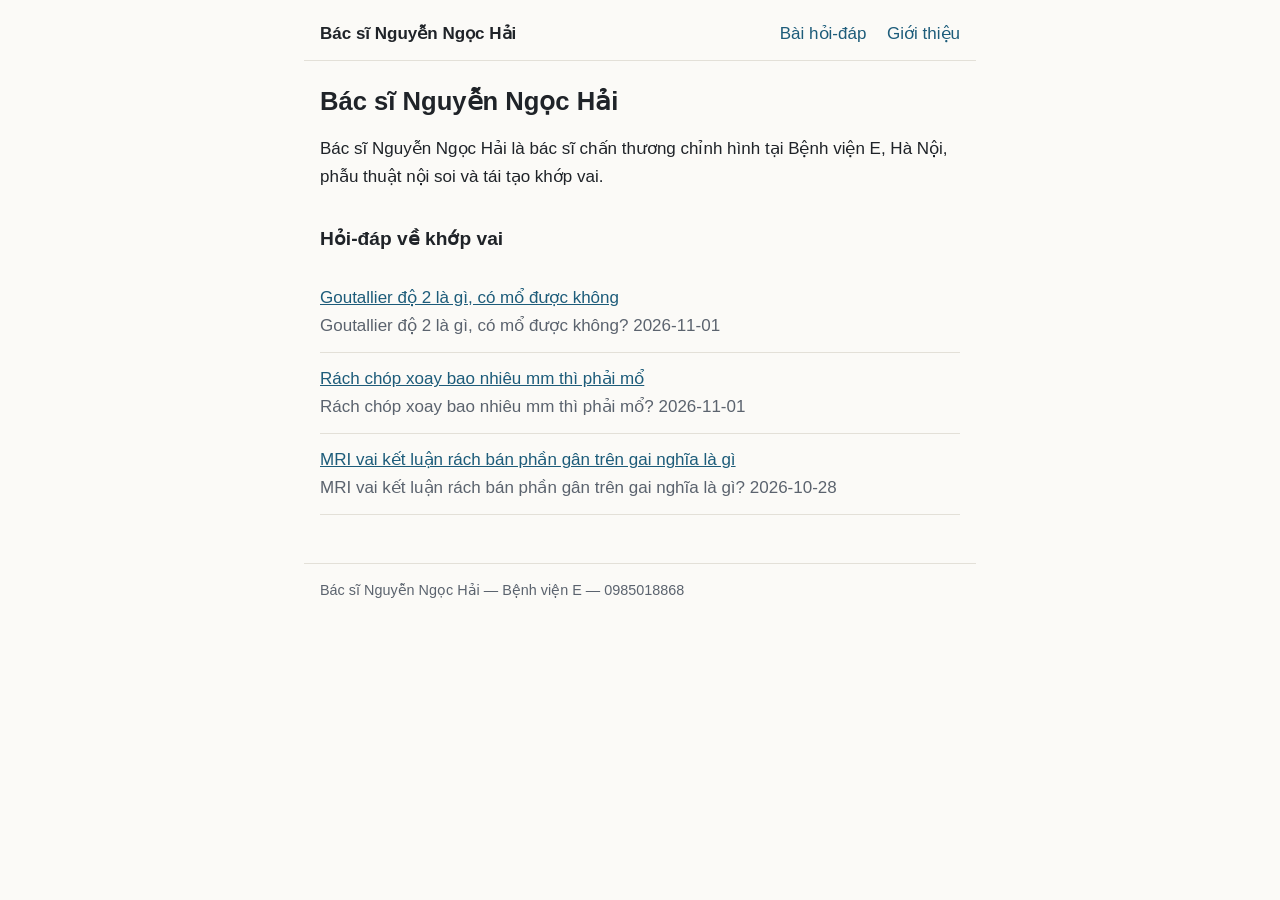
==== index.html @ b3a06927 "Entity home: trang danh tính và 3 bài khớp vai Co-Authored-By: Claude Opus 5.5 <noreply@anthropic.co" ====
<!doctype html>
<html lang="vi">
<head>
<meta charset="utf-8">
<meta name="viewport" content="width=device-width, initial-scale=1">
<title>Bác sĩ Nguyễn Ngọc Hải</title>
<meta name="description" content="Bác sĩ Nguyễn Ngọc Hải là bác sĩ chấn thương chỉnh hình tại Bệnh viện E, Hà Nội, phẫu thuật nội soi và tái tạo khớp vai.">
<link rel="stylesheet" href="style.css">
<script type="application/ld+json">
{
  "@context": "https://schema.org",
  "@type": "Person",
  "@id": "https://drhainn277-boop.github.io/#person",
  "name": "Nguyễn Ngọc Hải",
  "alternateName": "Nguyen Ngoc Hai",
  "honorificPrefix": "Bác sĩ",
  "jobTitle": "Bác sĩ",
  "hasOccupation": {
    "@type": "Occupation",
    "name": "Chấn thương chỉnh hình"
  },
  "description": "Bác sĩ Nguyễn Ngọc Hải là bác sĩ chấn thương chỉnh hình tại Bệnh viện E, Hà Nội, phẫu thuật nội soi và tái tạo khớp vai.",
  "knowsAbout": [
    "Nội soi khớp vai",
    "Nội soi khớp gối",
    "Thay khớp háng",
    "Thay khớp gối",
    "Shoulder arthroscopy",
    "Rotator cuff repair"
  ],
  "worksFor": {
    "@type": "Hospital",
    "@id": "https://drhainn277-boop.github.io/#hospital",
    "name": "Bệnh viện E",
    "address": {
      "@type": "PostalAddress",
      "streetAddress": "87–89 Trần Cung",
      "addressLocality": "Cầu Giấy",
      "addressRegion": "Hà Nội",
      "addressCountry": "VN"
    }
  },
  "telephone": "0985018868",
  "knowsLanguage": "vi",
  "url": "https://drhainn277-boop.github.io/",
  "sameAs": [
    "https://drhainn277-boop.github.io/",
    "https://www.youtube.com/@bskhopvai",
    "https://orcid.org/0009-0000-6573-8928",
    "https://benhviene.com/bac-si/10169"
  ]
}
</script>
</head>
<body>
<header class="site">
  <a class="brand" href="index.html">Bác sĩ Nguyễn Ngọc Hải</a>
  <nav><a href="index.html">Bài hỏi-đáp</a> <a href="gioi-thieu.html">Giới thiệu</a></nav>
</header>
<main>

<section class="intro">
  <h1>Bác sĩ Nguyễn Ngọc Hải</h1>
  <p>Bác sĩ Nguyễn Ngọc Hải là bác sĩ chấn thương chỉnh hình tại Bệnh viện E, Hà Nội, phẫu thuật nội soi và tái tạo khớp vai.</p>
</section>
<section>
  <h2>Hỏi-đáp về khớp vai</h2>
  
  <ul class="posts">
    
    <li><a href="bai/goutallier-do-2-co-mo-duoc-khong.html">Goutallier độ 2 là gì, có mổ được không</a><br><span class="q">Goutallier độ 2 là gì, có mổ được không?</span> <time>2026-11-01</time></li>
    
    <li><a href="bai/rach-chop-xoay-bao-nhieu-mm-thi-phai-mo.html">Rách chóp xoay bao nhiêu mm thì phải mổ</a><br><span class="q">Rách chóp xoay bao nhiêu mm thì phải mổ?</span> <time>2026-11-01</time></li>
    
    <li><a href="bai/mri-rach-ban-phan-gan-tren-gai.html">MRI vai kết luận rách bán phần gân trên gai nghĩa là gì</a><br><span class="q">MRI vai kết luận rách bán phần gân trên gai nghĩa là gì?</span> <time>2026-10-28</time></li>
    
  </ul>
  
</section>

</main>
<footer class="site"><p>Bác sĩ Nguyễn Ngọc Hải — Bệnh viện E — 0985018868</p></footer>
</body>
</html>
---- style.css ----
:root { --fg: #1f2328; --muted: #5b636e; --bg: #fbfaf7; --line: #e3e0d8; --accent: #1d5c7a; }
@media (prefers-color-scheme: dark) {
  :root { --fg: #e6e4df; --muted: #a5a29a; --bg: #16181b; --line: #2e3136; --accent: #7fb6d1; }
}
* { box-sizing: border-box; }
body { margin: 0; background: var(--bg); color: var(--fg);
  font: 17px/1.65 -apple-system, "Segoe UI", Roboto, "Noto Sans", sans-serif; }
header.site, main, footer.site { max-width: 42rem; margin: 0 auto; padding: 0 16px; }
header.site { display: flex; flex-wrap: wrap; justify-content: space-between; gap: .5rem;
  padding-top: 1.25rem; padding-bottom: .75rem; border-bottom: 1px solid var(--line); }
.brand { font-weight: 600; color: var(--fg); text-decoration: none; }
nav a { margin-left: 1rem; color: var(--accent); text-decoration: none; }
h1 { font-size: 1.6rem; line-height: 1.3; margin: 1.5rem 0 .5rem; }
h2 { font-size: 1.2rem; margin-top: 2rem; }
a { color: var(--accent); }
.q, .meta, time { color: var(--muted); }
.posts { list-style: none; padding: 0; }
.posts li { padding: .75rem 0; border-bottom: 1px solid var(--line); }
.facts dt { font-weight: 600; margin-top: .75rem; }
.facts dd { margin: 0; }
.sources { font-size: .92rem; color: var(--muted); }
footer.site { margin-top: 3rem; padding-bottom: 2rem; border-top: 1px solid var(--line); color: var(--muted); font-size: .9rem; }
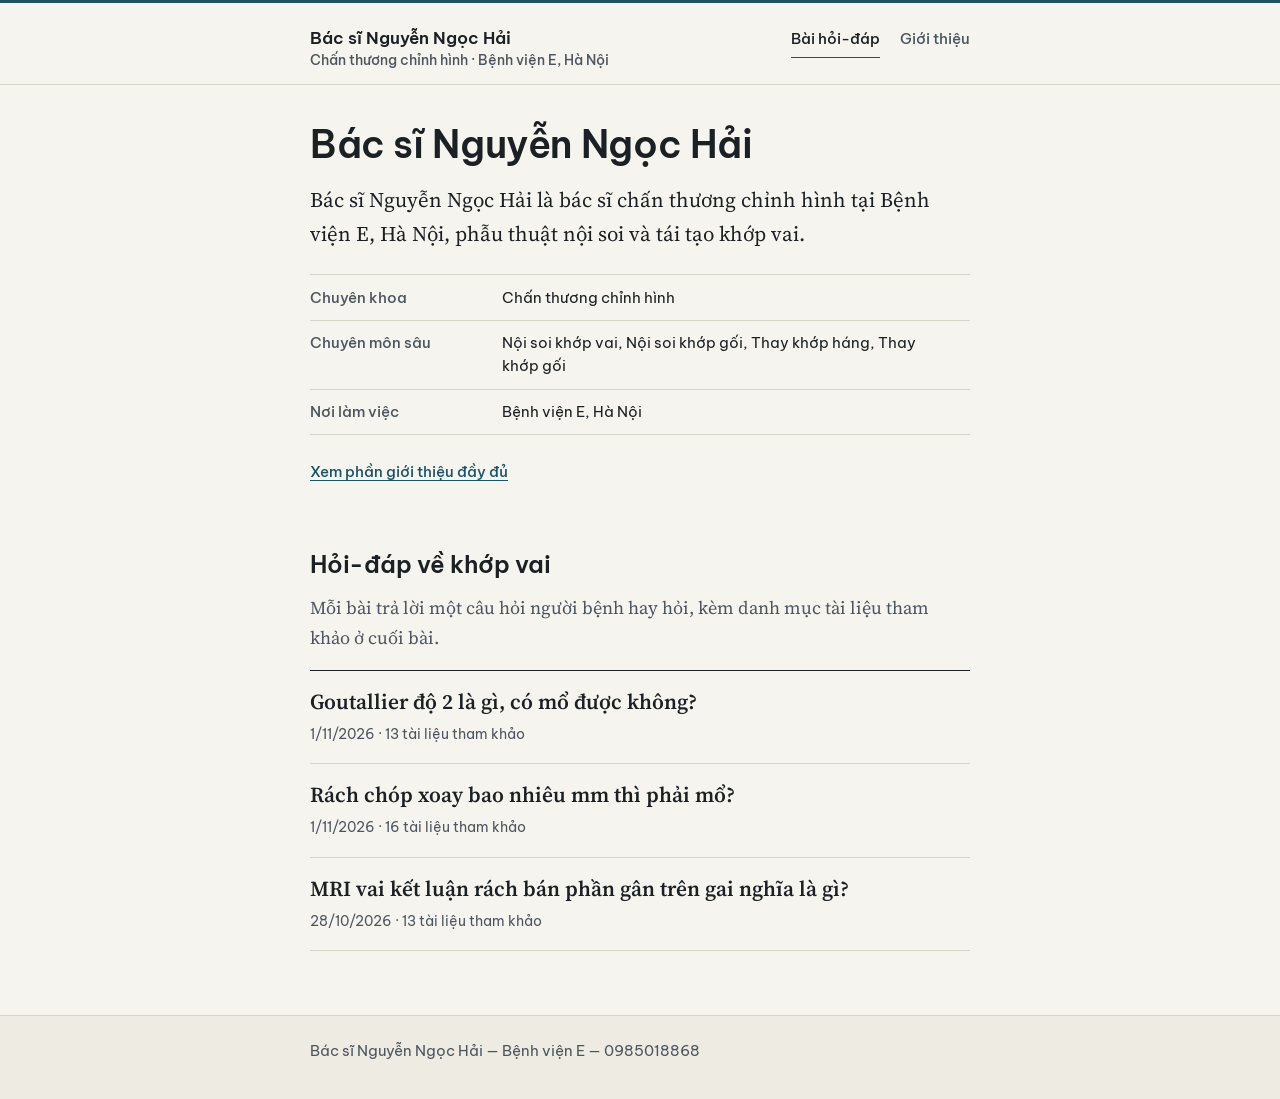
==== commit 1f8761ec: "Cập nhật trang 2026-11-01 Co-Authored-By: Claude Opus 5.5 <noreply@anthropic.com>" ====
--- a/index.html
+++ b/index.html
@@ -5,6 +5,12 @@
 <meta name="viewport" content="width=device-width, initial-scale=1">
 <title>Bác sĩ Nguyễn Ngọc Hải</title>
 <meta name="description" content="Bác sĩ Nguyễn Ngọc Hải là bác sĩ chấn thương chỉnh hình tại Bệnh viện E, Hà Nội, phẫu thuật nội soi và tái tạo khớp vai.">
+<meta name="color-scheme" content="light dark">
+<meta name="theme-color" content="#f6f4ef" media="(prefers-color-scheme: light)">
+<meta name="theme-color" content="#15181b" media="(prefers-color-scheme: dark)">
+<link rel="preconnect" href="https://fonts.googleapis.com">
+<link rel="preconnect" href="https://fonts.gstatic.com" crossorigin>
+<link rel="stylesheet" href="https://fonts.googleapis.com/css2?family=Be+Vietnam+Pro:wght@500;600&family=Source+Serif+4:ital,opsz,wght@0,8..60,400;0,8..60,600;1,8..60,400&display=swap">
 <link rel="stylesheet" href="style.css">
 <script type="application/ld+json">
 {
@@ -53,32 +59,57 @@
 </script>
 </head>
 <body>
-<header class="site">
-  <a class="brand" href="index.html">Bác sĩ Nguyễn Ngọc Hải</a>
-  <nav><a href="index.html">Bài hỏi-đáp</a> <a href="gioi-thieu.html">Giới thiệu</a></nav>
+<a class="skip" href="#noi-dung">Bỏ qua, đọc nội dung</a>
+<header class="masthead">
+  <div class="wrap masthead-inner">
+    <p class="brand"><a href="index.html">Bác sĩ Nguyễn Ngọc Hải</a>
+      <span class="brand-sub">Chấn thương chỉnh hình · Bệnh viện E, Hà Nội</span></p>
+    <nav class="sitenav" aria-label="Chính">
+      <a href="index.html" aria-current="page">Bài hỏi-đáp</a>
+      <a href="gioi-thieu.html">Giới thiệu</a>
+    </nav>
+  </div>
 </header>
-<main>
+<main id="noi-dung" class="wrap">
 
-<section class="intro">
-  <h1>Bác sĩ Nguyễn Ngọc Hải</h1>
-  <p>Bác sĩ Nguyễn Ngọc Hải là bác sĩ chấn thương chỉnh hình tại Bệnh viện E, Hà Nội, phẫu thuật nội soi và tái tạo khớp vai.</p>
+<section class="intro" aria-labelledby="ten">
+  <h1 id="ten">Bác sĩ Nguyễn Ngọc Hải</h1>
+  <p class="lede">Bác sĩ Nguyễn Ngọc Hải là bác sĩ chấn thương chỉnh hình tại Bệnh viện E, Hà Nội, phẫu thuật nội soi và tái tạo khớp vai.</p>
+  <dl class="facts facts--compact">
+    <div><dt>Chuyên khoa</dt><dd>Chấn thương chỉnh hình</dd></div>
+    <div><dt>Chuyên môn sâu</dt><dd>Nội soi khớp vai, Nội soi khớp gối, Thay khớp háng, Thay khớp gối</dd></div>
+    <div><dt>Nơi làm việc</dt><dd>Bệnh viện E, Hà Nội</dd></div>
+  </dl>
+  <p class="more"><a href="gioi-thieu.html">Xem phần giới thiệu đầy đủ</a></p>
 </section>
-<section>
-  <h2>Hỏi-đáp về khớp vai</h2>
+<section class="qa" aria-labelledby="hoi-dap">
+  <h2 id="hoi-dap">Hỏi-đáp về khớp vai</h2>
+  <p class="section-note">Mỗi bài trả lời một câu hỏi người bệnh hay hỏi, kèm danh mục tài liệu tham khảo ở cuối bài.</p>
   
-  <ul class="posts">
+  <ol class="questions">
     
-    <li><a href="bai/goutallier-do-2-co-mo-duoc-khong.html">Goutallier độ 2 là gì, có mổ được không</a><br><span class="q">Goutallier độ 2 là gì, có mổ được không?</span> <time>2026-11-01</time></li>
+    <li>
+      <a href="bai/goutallier-do-2-co-mo-duoc-khong.html">Goutallier độ 2 là gì, có mổ được không?</a>
+      <p class="q-meta"><time datetime="2026-11-01">1/11/2026</time> · 13 tài liệu tham khảo</p>
+    </li>
     
-    <li><a href="bai/rach-chop-xoay-bao-nhieu-mm-thi-phai-mo.html">Rách chóp xoay bao nhiêu mm thì phải mổ</a><br><span class="q">Rách chóp xoay bao nhiêu mm thì phải mổ?</span> <time>2026-11-01</time></li>
+    <li>
+      <a href="bai/rach-chop-xoay-bao-nhieu-mm-thi-phai-mo.html">Rách chóp xoay bao nhiêu mm thì phải mổ?</a>
+      <p class="q-meta"><time datetime="2026-11-01">1/11/2026</time> · 16 tài liệu tham khảo</p>
+    </li>
     
-    <li><a href="bai/mri-rach-ban-phan-gan-tren-gai.html">MRI vai kết luận rách bán phần gân trên gai nghĩa là gì</a><br><span class="q">MRI vai kết luận rách bán phần gân trên gai nghĩa là gì?</span> <time>2026-10-28</time></li>
+    <li>
+      <a href="bai/mri-rach-ban-phan-gan-tren-gai.html">MRI vai kết luận rách bán phần gân trên gai nghĩa là gì?</a>
+      <p class="q-meta"><time datetime="2026-10-28">28/10/2026</time> · 13 tài liệu tham khảo</p>
+    </li>
     
-  </ul>
+  </ol>
   
 </section>
 
 </main>
-<footer class="site"><p>Bác sĩ Nguyễn Ngọc Hải — Bệnh viện E — 0985018868</p></footer>
+<footer class="sitefoot">
+  <div class="wrap"><p>Bác sĩ Nguyễn Ngọc Hải — Bệnh viện E — 0985018868</p></div>
+</footer>
 </body>
 </html>
--- a/style.css
+++ b/style.css
@@ -1,22 +1,214 @@
-:root { --fg: #1f2328; --muted: #5b636e; --bg: #fbfaf7; --line: #e3e0d8; --accent: #1d5c7a; }
+/* Trang danh tính — tài liệu đọc cho người bệnh. Khung: chữ không chân Be Vietnam Pro.
+   Cột đọc: chữ có chân Source Serif 4 (đủ dấu tiếng Việt). Một màu nhấn, nền giấy ấm. */
+
+:root {
+  --paper: #f6f4ef;
+  --paper-2: #eeebe3;
+  --ink: #1b2025;
+  --ink-2: #4c5560;
+  --rule: #d9d4c8;
+  --rule-strong: #b9b2a3;
+  --accent: #1d5566;
+  --accent-ink: #f6f4ef;
+  --select: #cfe1e4;
+
+  --serif: "Source Serif 4", "Noto Serif", Georgia, serif;
+  --sans: "Be Vietnam Pro", "Segoe UI", Roboto, "Helvetica Neue", Arial, sans-serif;
+
+  --step-0: clamp(1.125rem, 1.07rem + 0.25vw, 1.1875rem);  /* thân: 18px điện thoại → 19px */
+  --step-s: 0.9375rem;
+  --step-xs: 0.875rem;
+  --measure: 66ch;
+  color-scheme: light dark;
+}
+
 @media (prefers-color-scheme: dark) {
-  :root { --fg: #e6e4df; --muted: #a5a29a; --bg: #16181b; --line: #2e3136; --accent: #7fb6d1; }
-}
-* { box-sizing: border-box; }
-body { margin: 0; background: var(--bg); color: var(--fg);
-  font: 17px/1.65 -apple-system, "Segoe UI", Roboto, "Noto Sans", sans-serif; }
-header.site, main, footer.site { max-width: 42rem; margin: 0 auto; padding: 0 16px; }
-header.site { display: flex; flex-wrap: wrap; justify-content: space-between; gap: .5rem;
-  padding-top: 1.25rem; padding-bottom: .75rem; border-bottom: 1px solid var(--line); }
-.brand { font-weight: 600; color: var(--fg); text-decoration: none; }
-nav a { margin-left: 1rem; color: var(--accent); text-decoration: none; }
-h1 { font-size: 1.6rem; line-height: 1.3; margin: 1.5rem 0 .5rem; }
-h2 { font-size: 1.2rem; margin-top: 2rem; }
-a { color: var(--accent); }
-.q, .meta, time { color: var(--muted); }
-.posts { list-style: none; padding: 0; }
-.posts li { padding: .75rem 0; border-bottom: 1px solid var(--line); }
-.facts dt { font-weight: 600; margin-top: .75rem; }
-.facts dd { margin: 0; }
-.sources { font-size: .92rem; color: var(--muted); }
-footer.site { margin-top: 3rem; padding-bottom: 2rem; border-top: 1px solid var(--line); color: var(--muted); font-size: .9rem; }
+  :root {
+    --paper: #15181b;
+    --paper-2: #1c2024;
+    --ink: #e6e2d9;
+    --ink-2: #a8a49b;
+    --rule: #2d3237;
+    --rule-strong: #454b52;
+    --accent: #8fc4cf;
+    --accent-ink: #15181b;
+    --select: #2b4a52;
+  }
+}
+
+*, *::before, *::after { box-sizing: border-box; }
+
+html { -webkit-text-size-adjust: 100%; text-size-adjust: 100%; scroll-padding-top: 1rem; }
+@media (prefers-reduced-motion: no-preference) { html { scroll-behavior: smooth; } }
+
+body {
+  margin: 0;
+  background: var(--paper);
+  color: var(--ink);
+  font-family: var(--serif);
+  font-size: var(--step-0);
+  line-height: 1.7;
+  font-optical-sizing: auto;
+  border-top: 3px solid var(--accent);
+  text-rendering: optimizeLegibility;
+}
+
+::selection { background: var(--select); color: var(--ink); }
+
+a { color: var(--accent); text-decoration-thickness: 1px; text-underline-offset: 0.2em; }
+a:hover { text-decoration-thickness: 2px; }
+:focus-visible { outline: 2px solid var(--accent); outline-offset: 3px; border-radius: 2px; }
+
+.wrap { width: 100%; max-width: calc(var(--measure) + 32px); margin-inline: auto; padding-inline: 16px; }
+
+.skip {
+  position: absolute; left: 16px; top: -3rem; z-index: 2;
+  padding: .5rem .75rem; background: var(--accent); color: var(--accent-ink);
+  font: 600 var(--step-xs)/1.4 var(--sans); text-decoration: none;
+}
+.skip:focus { top: .5rem; }
+
+/* ---------- Khung trên ---------- */
+.masthead { border-bottom: 1px solid var(--rule); }
+.masthead-inner {
+  display: flex; flex-wrap: wrap; align-items: baseline; justify-content: space-between;
+  gap: .5rem 1.5rem; padding-block: 1.1rem .9rem;
+}
+.brand { margin: 0; font-family: var(--sans); line-height: 1.35; }
+.brand a { color: var(--ink); text-decoration: none; font-weight: 600; font-size: 1.0625rem; }
+.brand-sub { display: block; color: var(--ink-2); font-size: var(--step-xs); font-weight: 500; }
+.sitenav { display: flex; gap: 1.25rem; font-family: var(--sans); font-size: var(--step-s); font-weight: 500; }
+.sitenav a { color: var(--ink-2); text-decoration: none; padding-block: .35rem; border-bottom: 1px solid transparent; }
+.sitenav a:hover { color: var(--ink); border-bottom-color: var(--rule-strong); }
+.sitenav a[aria-current="page"] { color: var(--ink); border-bottom-color: var(--accent); }
+
+/* ---------- Chữ ---------- */
+h1, h2, h3, h4 {
+  font-family: var(--sans); font-weight: 600; color: var(--ink);
+  line-height: 1.3; letter-spacing: -0.01em; text-wrap: balance;
+}
+h1 { font-size: clamp(1.75rem, 1.35rem + 1.7vw, 2.375rem); line-height: 1.22; margin: 2.25rem 0 1rem; }
+h2 { font-size: clamp(1.3rem, 1.18rem + 0.55vw, 1.5rem); margin: 2.75rem 0 .75rem; }
+h3 { font-size: 1.15rem; margin: 2rem 0 .5rem; }
+p, li, dd { text-wrap: pretty; }
+p { margin: 0 0 1.1em; }
+strong { font-weight: 600; }
+.dim { color: var(--ink-2); }
+
+.lede { font-size: 1.1em; line-height: 1.6; color: var(--ink); }
+
+/* ---------- Trang chủ ---------- */
+.intro { padding-bottom: .5rem; }
+.facts { margin: 1.5rem 0; padding: 0; font-family: var(--sans); font-size: var(--step-s); line-height: 1.5; }
+.facts > div { display: grid; grid-template-columns: 1fr; gap: .1rem; padding: .7rem 0; border-top: 1px solid var(--rule); }
+.facts > div:last-child { border-bottom: 1px solid var(--rule); }
+.facts dt { color: var(--ink-2); font-weight: 500; }
+.facts dd { margin: 0; color: var(--ink); }
+@media (min-width: 40rem) {
+  .facts > div { grid-template-columns: 11rem 1fr; gap: 1rem; }
+}
+.more { font-family: var(--sans); font-size: var(--step-s); font-weight: 500; }
+
+.qa h2 { margin-top: 2.5rem; }
+.section-note { color: var(--ink-2); font-size: .95em; margin-bottom: 1rem; }
+
+.questions { list-style: none; margin: 0; padding: 0; border-top: 1px solid var(--ink); }
+.questions li { padding: 1rem 0 1.05rem; border-bottom: 1px solid var(--rule); }
+.questions a {
+  display: block; color: var(--ink); text-decoration: none;
+  font-size: 1.125em; line-height: 1.45; font-weight: 600;
+}
+.questions a:hover { color: var(--accent); text-decoration: underline; text-decoration-thickness: 1px; }
+.q-meta { margin: .3rem 0 0; font-family: var(--sans); font-size: var(--step-xs); color: var(--ink-2); font-variant-numeric: tabular-nums; }
+
+/* ---------- Bài ---------- */
+.post-head { padding-bottom: 1.25rem; border-bottom: 1px solid var(--rule); margin-bottom: 1.75rem; }
+.post-head h1 { margin-bottom: .9rem; }
+.q { margin: 0 0 1rem; font-style: italic; color: var(--ink); font-size: 1.05em; line-height: 1.55; }
+.q-label { font-style: normal; font-family: var(--sans); font-weight: 600; font-size: var(--step-xs); color: var(--ink-2); margin-right: .25rem; }
+.meta {
+  display: flex; flex-wrap: wrap; gap: .2rem 1rem; margin: 0;
+  font-family: var(--sans); font-size: var(--step-xs); line-height: 1.5; color: var(--ink-2);
+  font-variant-numeric: tabular-nums;
+}
+.meta a { font-weight: 500; }
+
+.toc {
+  margin: 0 0 2rem; padding: 1rem 1.1rem 1.05rem;
+  background: var(--paper-2); border: 1px solid var(--rule);
+  font-family: var(--sans); font-size: var(--step-s); line-height: 1.45;
+}
+.toc-title { margin: 0 0 .5rem; font-weight: 600; color: var(--ink); }
+.toc ol { margin: 0; padding-left: 1.4rem; }
+.toc li { margin: .3rem 0; padding-left: .2rem; }
+.toc li::marker { color: var(--ink-2); font-variant-numeric: tabular-nums; }
+.toc a { color: var(--ink); text-decoration-color: var(--rule-strong); }
+.toc a:hover { color: var(--accent); text-decoration-color: currentColor; }
+
+.prose h2 { padding-top: .25rem; }
+.prose ul, .prose ol { padding-left: 1.4rem; margin: 0 0 1.1em; }
+.prose li { margin: .35em 0; }
+.prose li::marker { color: var(--ink-2); }
+.prose blockquote { margin: 1.5rem 0; padding: .25rem 0 .25rem 1rem; border-left: 1px solid var(--rule-strong); color: var(--ink-2); }
+.prose hr { border: 0; border-top: 1px solid var(--rule); margin: 2.5rem 0; }
+.prose img { max-width: 100%; height: auto; }
+.prose dl dt { font-weight: 600; margin-top: 1rem; }
+.prose dl dd { margin: 0 0 .5rem; }
+
+/* Bảng: nằm trong khung cuộn ngang, trang không bao giờ bị kéo rộng. */
+.table-scroll {
+  margin: 1.5rem 0 1.75rem; overflow-x: auto; -webkit-overflow-scrolling: touch;
+  border-top: 1px solid var(--ink); border-bottom: 1px solid var(--ink);
+  scrollbar-color: var(--rule-strong) transparent; scrollbar-width: thin;
+}
+.table-scroll:focus-visible { outline-offset: 2px; }
+table {
+  width: 100%; min-width: 22rem; border-collapse: collapse;
+  font-family: var(--sans); font-size: var(--step-s); line-height: 1.5;
+  font-variant-numeric: tabular-nums lining-nums;
+}
+th, td { text-align: left; vertical-align: top; padding: .6rem .75rem .6rem 0; }
+th:last-child, td:last-child { padding-right: 0; }
+thead th { font-weight: 600; color: var(--ink-2); border-bottom: 1px solid var(--rule-strong); white-space: nowrap; }
+tbody tr + tr td { border-top: 1px solid var(--rule); }
+td:first-child { font-weight: 600; white-space: nowrap; }
+
+/* Nguồn: bộ máy trích dẫn kiểu tài liệu khoa học, gọn và dễ thấy. */
+.sources-block { margin-top: 3rem; padding-top: .25rem; border-top: 1px solid var(--ink); }
+.sources-block h2 { margin-top: 1rem; }
+.sources {
+  margin: 0; padding-left: 2rem;
+  font-family: var(--sans); font-size: var(--step-xs); line-height: 1.55; color: var(--ink-2);
+}
+.sources li { margin: 0 0 .55rem; padding-left: .25rem; overflow-wrap: anywhere; }
+.sources li::marker { font-variant-numeric: tabular-nums; color: var(--ink-2); }
+.sources cite { font-style: italic; color: var(--ink); }
+.sources a { font-variant-numeric: tabular-nums; }
+.code { font-variant-numeric: tabular-nums; color: var(--ink); }
+
+.note {
+  margin: 2rem 0 0; padding: .9rem 0 0; border-top: 1px solid var(--rule);
+  font-family: var(--sans); font-size: var(--step-s); line-height: 1.55; color: var(--ink-2);
+}
+
+.related { margin-top: 3.5rem; }
+.related h2 { font-size: 1.15rem; margin-bottom: .75rem; }
+.related .questions a { font-size: 1em; }
+
+/* ---------- Giới thiệu ---------- */
+.links { list-style: none; padding: 0; margin: 0; font-family: var(--sans); font-size: var(--step-s); }
+.links li { padding: .55rem 0; border-bottom: 1px solid var(--rule); }
+.links a { font-weight: 600; text-transform: capitalize; }
+.url { margin-left: .5rem; overflow-wrap: anywhere; }
+
+/* ---------- Chân trang ---------- */
+.sitefoot { margin-top: 4rem; border-top: 1px solid var(--rule); background: var(--paper-2); }
+.sitefoot p {
+  margin: 0; padding-block: 1.5rem 2.25rem;
+  font-family: var(--sans); font-size: var(--step-s); line-height: 1.5; color: var(--ink-2);
+}
+
+@media print {
+  body { border-top: 0; background: #fff; color: #000; }
+  .sitenav, .skip, .toc, .related { display: none; }
+}
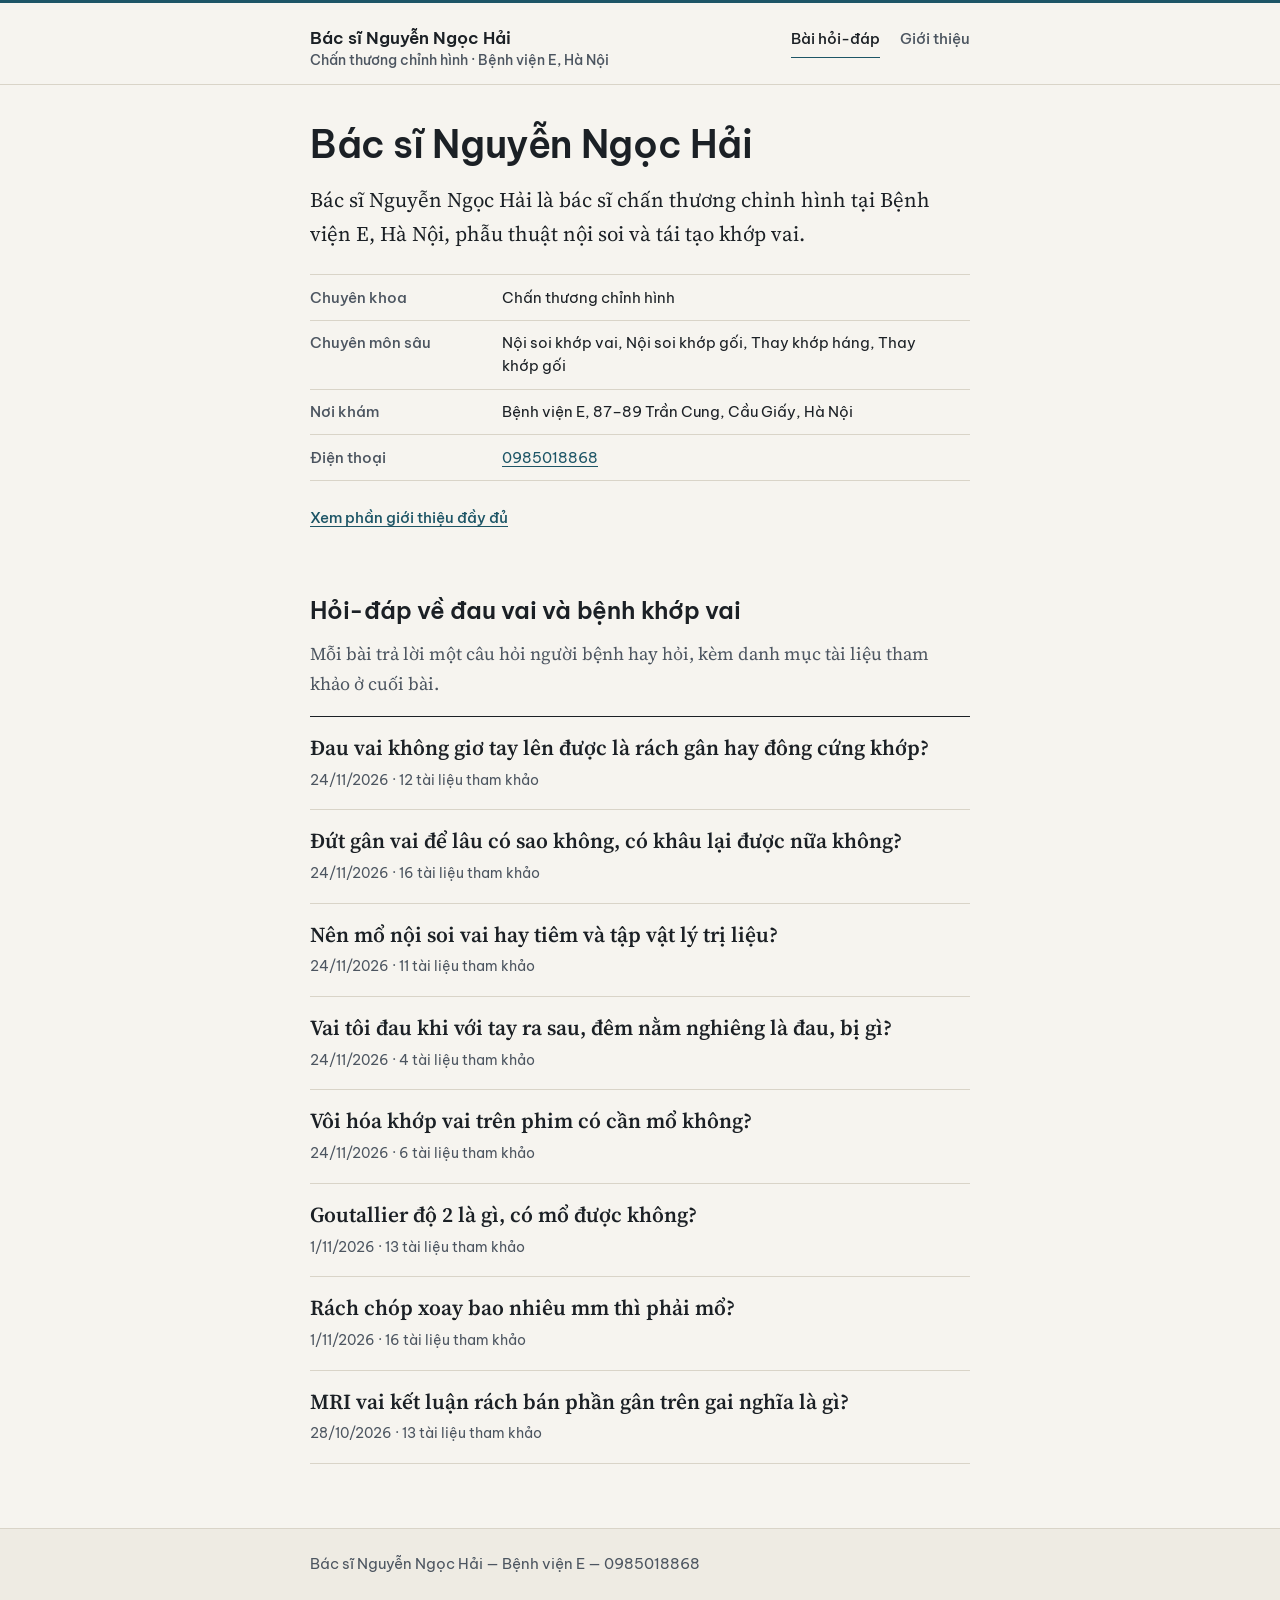
==== commit 54b31038: "Cập nhật trang 2026-11-24 Co-Authored-By: Claude Opus 5.5 <noreply@anthropic.com>" ====
--- a/index.html
+++ b/index.html
@@ -3,8 +3,8 @@
 <head>
 <meta charset="utf-8">
 <meta name="viewport" content="width=device-width, initial-scale=1">
-<title>Bác sĩ Nguyễn Ngọc Hải</title>
-<meta name="description" content="Bác sĩ Nguyễn Ngọc Hải là bác sĩ chấn thương chỉnh hình tại Bệnh viện E, Hà Nội, phẫu thuật nội soi và tái tạo khớp vai.">
+<title>Bác sĩ Nguyễn Ngọc Hải — nội soi khớp vai, Bệnh viện E, Hà Nội</title>
+<meta name="description" content="Đau vai, rách chóp xoay, đông cứng vai, vôi hoá gân vai: bài hỏi-đáp có nguồn của Bác sĩ Nguyễn Ngọc Hải, phẫu thuật nội soi khớp vai tại Bệnh viện E, 87–89 Trần Cung, Cầu Giấy, Hà Nội. Điện thoại 0985018868.">
 <meta name="color-scheme" content="light dark">
 <meta name="theme-color" content="#f6f4ef" media="(prefers-color-scheme: light)">
 <meta name="theme-color" content="#15181b" media="(prefers-color-scheme: dark)">
@@ -26,6 +26,7 @@
     "name": "Chấn thương chỉnh hình"
   },
   "description": "Bác sĩ Nguyễn Ngọc Hải là bác sĩ chấn thương chỉnh hình tại Bệnh viện E, Hà Nội, phẫu thuật nội soi và tái tạo khớp vai.",
+  "disambiguatingDescription": "Bác sĩ chấn thương chỉnh hình tại Bệnh viện E, Hà Nội, chuyên phẫu thuật nội soi khớp vai và khớp gối, thay khớp háng và khớp gối; ORCID 0009-0000-6573-8928. Không phải bác sĩ cùng tên thuộc chuyên ngành Hồi sức – Cấp cứu ở Vinmec, cũng không phải bác sĩ cùng tên thuộc chuyên ngành Bệnh nhiệt đới. Orthopaedic and trauma surgeon at E Hospital, Hanoi, Vietnam; not the critical-care physician of the same name at Vinmec.",
   "knowsAbout": [
     "Nội soi khớp vai",
     "Nội soi khớp gối",
@@ -47,11 +48,15 @@
     }
   },
   "telephone": "0985018868",
-  "knowsLanguage": "vi",
+  "knowsLanguage": [
+    "vi",
+    "en"
+  ],
   "url": "https://drhainn277-boop.github.io/",
   "sameAs": [
     "https://drhainn277-boop.github.io/",
     "https://www.youtube.com/@bskhopvai",
+    "https://www.linkedin.com/in/nguyen-ngoc-hai-orthopaedics/",
     "https://orcid.org/0009-0000-6573-8928",
     "https://benhviene.com/bac-si/10169"
   ]
@@ -78,15 +83,41 @@
   <dl class="facts facts--compact">
     <div><dt>Chuyên khoa</dt><dd>Chấn thương chỉnh hình</dd></div>
     <div><dt>Chuyên môn sâu</dt><dd>Nội soi khớp vai, Nội soi khớp gối, Thay khớp háng, Thay khớp gối</dd></div>
-    <div><dt>Nơi làm việc</dt><dd>Bệnh viện E, Hà Nội</dd></div>
+    <div><dt>Nơi khám</dt><dd>Bệnh viện E, 87–89 Trần Cung, Cầu Giấy, Hà Nội</dd></div>
+    <div><dt>Điện thoại</dt><dd><a href="tel:0985018868">0985018868</a></dd></div>
   </dl>
   <p class="more"><a href="gioi-thieu.html">Xem phần giới thiệu đầy đủ</a></p>
 </section>
 <section class="qa" aria-labelledby="hoi-dap">
-  <h2 id="hoi-dap">Hỏi-đáp về khớp vai</h2>
+  <h2 id="hoi-dap">Hỏi-đáp về đau vai và bệnh khớp vai</h2>
   <p class="section-note">Mỗi bài trả lời một câu hỏi người bệnh hay hỏi, kèm danh mục tài liệu tham khảo ở cuối bài.</p>
   
   <ol class="questions">
+    
+    <li>
+      <a href="bai/dau-vai-khong-gio-tay-len-duoc-rach-gan-hay-dong-cung-khop.html">Đau vai không giơ tay lên được là rách gân hay đông cứng khớp?</a>
+      <p class="q-meta"><time datetime="2026-11-24">24/11/2026</time> · 12 tài liệu tham khảo</p>
+    </li>
+    
+    <li>
+      <a href="bai/dut-gan-vai-de-lau-co-sao-khong-co-khau-lai-duoc-nua-khong.html">Đứt gân vai để lâu có sao không, có khâu lại được nữa không?</a>
+      <p class="q-meta"><time datetime="2026-11-24">24/11/2026</time> · 16 tài liệu tham khảo</p>
+    </li>
+    
+    <li>
+      <a href="bai/nen-mo-noi-soi-vai-hay-tiem-va-tap-vat-ly-tri-lieu.html">Nên mổ nội soi vai hay tiêm và tập vật lý trị liệu?</a>
+      <p class="q-meta"><time datetime="2026-11-24">24/11/2026</time> · 11 tài liệu tham khảo</p>
+    </li>
+    
+    <li>
+      <a href="bai/vai-dau-khi-voi-tay-ra-sau-dem-nam-nghieng-dau-bi-gi.html">Vai tôi đau khi với tay ra sau, đêm nằm nghiêng là đau, bị gì?</a>
+      <p class="q-meta"><time datetime="2026-11-24">24/11/2026</time> · 4 tài liệu tham khảo</p>
+    </li>
+    
+    <li>
+      <a href="bai/voi-hoa-khop-vai-tren-phim-co-can-mo-khong.html">Vôi hóa khớp vai trên phim có cần mổ không?</a>
+      <p class="q-meta"><time datetime="2026-11-24">24/11/2026</time> · 6 tài liệu tham khảo</p>
+    </li>
     
     <li>
       <a href="bai/goutallier-do-2-co-mo-duoc-khong.html">Goutallier độ 2 là gì, có mổ được không?</a>
